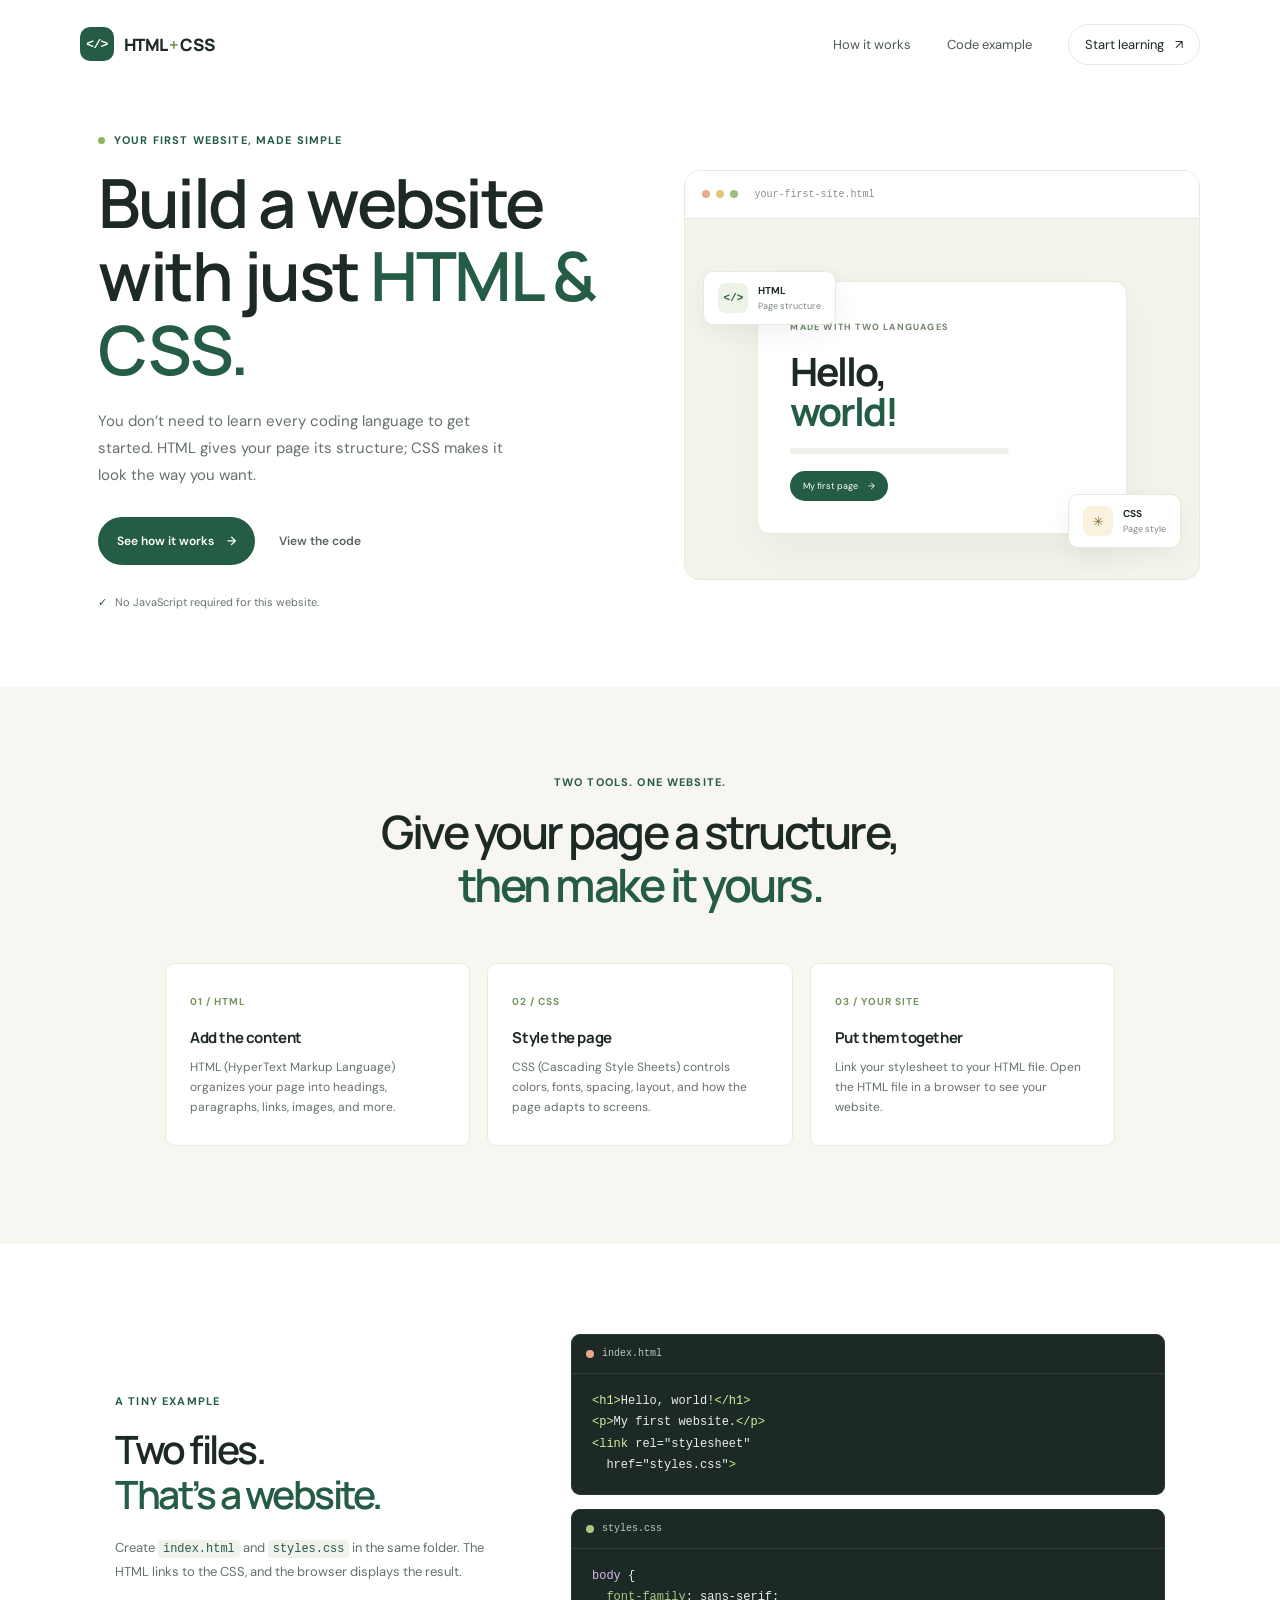
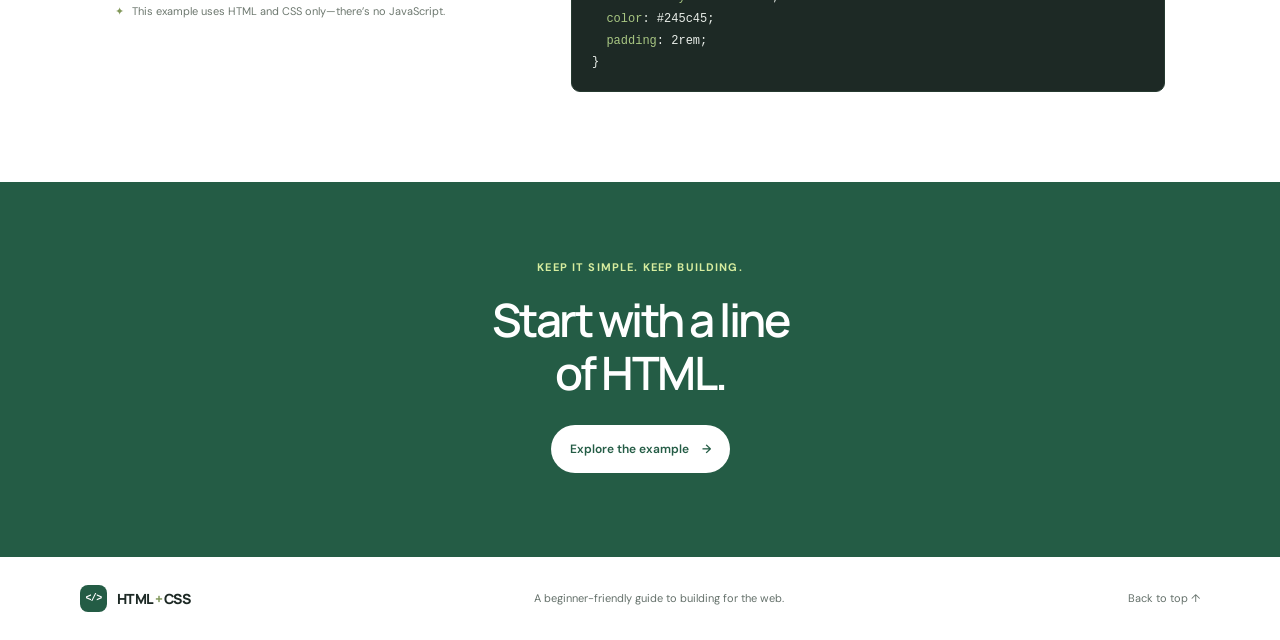
==== Public Pain/index.html @ 83145de9 "Anything" ====
<!doctype html>
<html lang="en">
  <head>
    <meta charset="utf-8">
    <meta name="viewport" content="width=device-width, initial-scale=1">
    <meta
      name="description"
      content="Learn how to build a simple, responsive website using only HTML and CSS."
    >
    <title>HTML + CSS — Your first website</title>
    <link rel="stylesheet" href="styles.css">
  </head>
  <body>
    <header class="site-header">
      <a class="brand" href="#home" aria-label="HTML and CSS home">
        <span class="brand-mark" aria-hidden="true">&lt;/&gt;</span>
        <span>HTML <span class="brand-plus">+</span> CSS</span>
      </a>
      <nav aria-label="Main navigation">
        <a href="#how-it-works">How it works</a>
        <a href="#example">Code example</a>
        <a class="nav-cta" href="#get-started">Start learning <span aria-hidden="true">↗</span></a>
      </nav>
    </header>

    <main>
      <section class="hero" id="home">
        <div class="hero-copy">
          <p class="eyebrow"><span class="eyebrow-dot"></span> Your first website, made simple</p>
          <h1>Build a website<br>with just <span>HTML &amp; CSS.</span></h1>
          <p class="hero-description">
            You don’t need to learn every coding language to get started. HTML
            gives your page its structure; CSS makes it look the way you want.
          </p>
          <div class="hero-actions">
            <a class="button button-dark" href="#how-it-works">See how it works <span aria-hidden="true">→</span></a>
            <a class="text-link" href="#example">View the code</a>
          </div>
          <p class="no-js-note"><span aria-hidden="true">✓</span> No JavaScript required for this website.</p>
        </div>

        <div class="hero-art" aria-label="A visual preview of HTML structure and CSS styling">
          <div class="window-bar">
            <span></span><span></span><span></span>
            <p>your-first-site.html</p>
          </div>
          <div class="preview-content">
            <span class="preview-label">MADE WITH TWO LANGUAGES</span>
            <div class="preview-title">Hello,<br><span>world!</span></div>
            <div class="preview-line"></div>
            <div class="preview-button">My first page <span aria-hidden="true">→</span></div>
          </div>
          <div class="language-card html-card"><span class="language-icon">&lt;/&gt;</span><span><strong>HTML</strong><small>Page structure</small></span></div>
          <div class="language-card css-card"><span class="language-icon">✳</span><span><strong>CSS</strong><small>Page style</small></span></div>
        </div>
      </section>

      <section class="approach" id="how-it-works">
        <div class="section-heading">
          <p class="eyebrow">Two tools. One website.</p>
          <h2>Give your page a structure,<br><span>then make it yours.</span></h2>
        </div>
        <div class="steps">
          <article class="step-card">
            <span class="step-number">01 / HTML</span>
            <h3>Add the content</h3>
            <p>HTML (HyperText Markup Language) organizes your page into headings, paragraphs, links, images, and more.</p>
          </article>
          <article class="step-card">
            <span class="step-number">02 / CSS</span>
            <h3>Style the page</h3>
            <p>CSS (Cascading Style Sheets) controls colors, fonts, spacing, layout, and how the page adapts to screens.</p>
          </article>
          <article class="step-card">
            <span class="step-number">03 / YOUR SITE</span>
            <h3>Put them together</h3>
            <p>Link your stylesheet to your HTML file. Open the HTML file in a browser to see your website.</p>
          </article>
        </div>
      </section>

      <section class="code-example" id="example">
        <div class="code-copy">
          <p class="eyebrow">A tiny example</p>
          <h2>Two files.<br><span>That’s a website.</span></h2>
          <p>Create <code>index.html</code> and <code>styles.css</code> in the same folder. The HTML links to the CSS, and the browser displays the result.</p>
          <p class="code-note"><span aria-hidden="true">✦</span> This example uses HTML and CSS only—there’s no JavaScript.</p>
        </div>
        <div class="code-samples">
          <div class="code-window">
            <div class="code-window-bar"><span class="file-dot html-dot"></span> index.html</div>
            <pre><code><span class="code-tag">&lt;h1&gt;</span>Hello, world!<span class="code-tag">&lt;/h1&gt;</span>
<span class="code-tag">&lt;p&gt;</span>My first website.<span class="code-tag">&lt;/p&gt;</span>
<span class="code-tag">&lt;link</span> rel="stylesheet"
  href="styles.css"<span class="code-tag">&gt;</span></code></pre>
          </div>
          <div class="code-window">
            <div class="code-window-bar"><span class="file-dot css-dot"></span> styles.css</div>
            <pre><code><span class="code-selector">body</span> {
  <span class="code-property">font-family</span>: sans-serif;
  <span class="code-property">color</span>: #245c45;
  <span class="code-property">padding</span>: 2rem;
}</code></pre>
          </div>
        </div>
      </section>

      <section class="closing" id="get-started">
        <p class="eyebrow">Keep it simple. Keep building.</p>
        <h2>Start with a line<br>of HTML.</h2>
        <a class="button button-light" href="#example">Explore the example <span aria-hidden="true">→</span></a>
      </section>
    </main>

    <footer class="site-footer">
      <a class="brand" href="#home">
        <span class="brand-mark" aria-hidden="true">&lt;/&gt;</span>
        <span>HTML <span class="brand-plus">+</span> CSS</span>
      </a>
      <p>A beginner-friendly guide to building for the web.</p>
      <a href="#home">Back to top ↑</a>
    </footer>
  </body>
</html>
---- Public Pain/styles.css ----
@import url("https://fonts.googleapis.com/css2?family=DM+Sans:wght@400;500;600;700&family=Manrope:wght@400;500;600;700;800&display=swap");

:root {
  color-scheme: light;
  --ink: #1d2925;
  --muted: #65716b;
  --green: #245c45;
  --lime: #d7ed9f;
  --cream: #f7f6f0;
  --line: #e8e9df;
  font-family: "DM Sans", sans-serif;
  font-synthesis: none;
  text-rendering: optimizeLegibility;
}

* {
  box-sizing: border-box;
}

html {
  scroll-behavior: smooth;
}

body {
  margin: 0;
  color: var(--ink);
  background: #fff;
}

a {
  color: inherit;
  text-decoration: none;
}

.site-header,
.site-footer {
  width: min(1120px, calc(100% - 64px));
  margin: 0 auto;
  display: flex;
  align-items: center;
  justify-content: space-between;
}

.site-header {
  height: 88px;
}

.brand {
  display: inline-flex;
  align-items: center;
  gap: 10px;
  font-family: "Manrope", sans-serif;
  font-size: 17px;
  font-weight: 800;
  letter-spacing: -0.7px;
}

.brand-mark {
  width: 34px;
  height: 34px;
  display: grid;
  place-items: center;
  border-radius: 10px;
  color: #fff;
  background: var(--green);
  font-family: monospace;
  font-size: 13px;
}

.brand-plus {
  color: #82985b;
}

nav {
  display: flex;
  align-items: center;
  gap: 36px;
  color: #4d5852;
  font-size: 13px;
}

nav a,
.text-link,
.site-footer > a:last-child {
  transition: color 160ms ease;
}

nav a:hover,
.text-link:hover,
.site-footer > a:last-child:hover {
  color: var(--green);
}

.nav-cta {
  padding: 11px 16px;
  border: 1px solid var(--line);
  border-radius: 999px;
  color: var(--ink);
}

.nav-cta span {
  margin-left: 8px;
}

.hero {
  width: min(1120px, calc(100% - 64px));
  min-height: 570px;
  margin: 0 auto;
  display: grid;
  grid-template-columns: 1fr 0.94fr;
  align-items: center;
  gap: 56px;
  padding: 45px 0 70px;
}

.hero-copy {
  padding: 0 0 8px 18px;
}

.eyebrow {
  margin: 0 0 19px;
  color: var(--green);
  font-size: 11px;
  font-weight: 700;
  letter-spacing: 1.15px;
  text-transform: uppercase;
}

.hero .eyebrow {
  display: flex;
  align-items: center;
  gap: 9px;
}

.eyebrow-dot {
  width: 7px;
  height: 7px;
  border-radius: 50%;
  background: #8db456;
}

h1,
h2,
h3,
p {
  margin-top: 0;
}

h1,
h2 {
  font-family: "Manrope", sans-serif;
  letter-spacing: -2.5px;
}

h1 {
  margin-bottom: 22px;
  font-size: clamp(46px, 5.3vw, 68px);
  font-weight: 600;
  line-height: 1.08;
}

h1 span,
.section-heading h2 span,
.code-copy h2 span {
  color: var(--green);
}

.hero-description {
  max-width: 430px;
  margin-bottom: 28px;
  color: var(--muted);
  font-size: 15px;
  line-height: 1.8;
}

.hero-actions {
  display: flex;
  align-items: center;
  gap: 24px;
}

.button {
  min-height: 48px;
  padding: 0 19px;
  display: inline-flex;
  align-items: center;
  justify-content: center;
  gap: 13px;
  border-radius: 999px;
  font-size: 12px;
  font-weight: 600;
  transition: transform 160ms ease, background 160ms ease;
}

.button:hover {
  transform: translateY(-2px);
}

.button-dark {
  color: #fff;
  background: var(--green);
}

.button-dark:hover {
  background: #194b36;
}

.text-link {
  color: #59645d;
  font-size: 12px;
  font-weight: 600;
}

.no-js-note {
  margin: 30px 0 0;
  color: #68756c;
  font-size: 11px;
}

.no-js-note span {
  margin-right: 5px;
  color: var(--green);
  font-weight: 700;
}

.hero-art {
  position: relative;
  min-height: 410px;
  overflow: hidden;
  border: 1px solid #e6eadf;
  border-radius: 16px;
  background: #f3f5ec;
}

.window-bar {
  height: 48px;
  padding: 0 17px;
  display: flex;
  align-items: center;
  gap: 6px;
  border-bottom: 1px solid #e6eadf;
  background: #fff;
}

.window-bar > span {
  width: 8px;
  height: 8px;
  border-radius: 50%;
  background: #e9a98c;
}

.window-bar > span:nth-child(2) {
  background: #e3c66f;
}

.window-bar > span:nth-child(3) {
  background: #9cbe80;
}

.window-bar p {
  margin: 0 0 0 10px;
  color: #859087;
  font-family: monospace;
  font-size: 10px;
}

.preview-content {
  width: 72%;
  margin: 62px auto 0;
  padding: 32px;
  border: 1px solid #e6eadf;
  border-radius: 12px;
  background: #fff;
  box-shadow: 0 18px 45px #2843330d;
}

.preview-label {
  color: #72836d;
  font-size: 9px;
  font-weight: 700;
  letter-spacing: 1.2px;
}

.preview-title {
  margin-top: 16px;
  font-family: "Manrope", sans-serif;
  font-size: 39px;
  font-weight: 700;
  letter-spacing: -2px;
  line-height: 1.03;
}

.preview-title span {
  color: var(--green);
}

.preview-line {
  width: 72%;
  height: 6px;
  margin: 17px 0;
  border-radius: 6px;
  background: #edf0e9;
}

.preview-button {
  width: max-content;
  padding: 9px 13px;
  border-radius: 999px;
  color: #fff;
  background: var(--green);
  font-size: 9px;
}

.preview-button span {
  margin-left: 8px;
}

.language-card {
  position: absolute;
  display: flex;
  align-items: center;
  gap: 10px;
  padding: 11px 14px;
  border: 1px solid #e7e9e1;
  border-radius: 10px;
  background: #fff;
  box-shadow: 0 8px 22px #28433312;
}

.html-card {
  top: 100px;
  left: 18px;
}

.css-card {
  right: 18px;
  bottom: 31px;
}

.language-icon {
  width: 30px;
  height: 30px;
  display: grid;
  place-items: center;
  border-radius: 8px;
  color: var(--green);
  background: #edf3e6;
  font-family: monospace;
  font-size: 11px;
  font-weight: 700;
}

.css-card .language-icon {
  color: #886b29;
  background: #f8f2de;
  font-size: 17px;
}

.language-card strong,
.language-card small {
  display: block;
}

.language-card strong {
  font-size: 10px;
}

.language-card small {
  margin-top: 3px;
  color: #7d877f;
  font-size: 9px;
}

.approach {
  padding: 88px 32px 98px;
  background: var(--cream);
}

.section-heading {
  text-align: center;
}

.section-heading .eyebrow {
  margin-bottom: 16px;
}

.section-heading h2,
.code-copy h2,
.closing h2 {
  margin-bottom: 0;
  font-size: clamp(32px, 4vw, 46px);
  font-weight: 600;
  line-height: 1.16;
}

.steps {
  width: min(100%, 950px);
  margin: 51px auto 0;
  display: grid;
  grid-template-columns: repeat(3, 1fr);
  gap: 17px;
}

.step-card {
  min-height: 183px;
  padding: 25px 24px;
  border: 1px solid #e8e9df;
  border-radius: 9px;
  background: #fff;
}

.step-number {
  display: inline-block;
  margin-bottom: 19px;
  color: #75945c;
  font-size: 10px;
  font-weight: 700;
  letter-spacing: 1px;
}

.step-card h3 {
  margin-bottom: 9px;
  font-family: "Manrope", sans-serif;
  font-size: 15px;
  letter-spacing: -0.4px;
}

.step-card p {
  margin-bottom: 0;
  color: var(--muted);
  font-size: 12px;
  line-height: 1.7;
}

.code-example {
  width: min(100% - 64px, 1050px);
  margin: 0 auto;
  padding: 90px 0;
  display: grid;
  grid-template-columns: 0.8fr 1.2fr;
  align-items: center;
  gap: 60px;
}

.code-copy h2 {
  margin-bottom: 18px;
  font-size: 39px;
}

.code-copy > p:not(.eyebrow, .code-note) {
  margin-bottom: 18px;
  color: var(--muted);
  font-size: 13px;
  line-height: 1.8;
}

.code-copy code {
  padding: 2px 5px;
  border-radius: 4px;
  color: var(--green);
  background: #f0f3eb;
  font-family: monospace;
  font-size: 0.92em;
}

.code-note {
  color: #6d786f;
  font-size: 11px;
  line-height: 1.7;
}

.code-note span {
  margin-right: 5px;
  color: #82985b;
}

.code-samples {
  display: grid;
  gap: 14px;
}

.code-window {
  overflow: hidden;
  border: 1px solid #263a30;
  border-radius: 9px;
  color: #e9eee9;
  background: #1d2925;
}

.code-window-bar {
  height: 39px;
  padding: 0 14px;
  display: flex;
  align-items: center;
  gap: 8px;
  border-bottom: 1px solid #ffffff17;
  color: #bec9c0;
  font-family: monospace;
  font-size: 10px;
}

.file-dot {
  width: 8px;
  height: 8px;
  border-radius: 50%;
}

.html-dot {
  background: #e9a98c;
}

.css-dot {
  background: #a9c783;
}

.code-window pre {
  margin: 0;
  padding: 17px 20px;
  overflow-x: auto;
  font-size: 12px;
  line-height: 1.8;
}

.code-window code {
  font-family: "SFMono-Regular", Consolas, monospace;
}

.code-tag {
  color: #d7ed9f;
}

.code-selector {
  color: #d5b8f1;
}

.code-property {
  color: #a9c783;
}

.closing {
  padding: 78px 24px 84px;
  text-align: center;
  background: var(--green);
}

.closing .eyebrow {
  color: var(--lime);
}

.closing h2 {
  margin-bottom: 25px;
  color: white;
}

.button-light {
  color: var(--green);
  background: white;
}

.button-light:hover {
  background: var(--lime);
}

.site-footer {
  min-height: 83px;
  color: var(--muted);
  font-size: 11px;
}

.site-footer .brand {
  color: var(--ink);
  font-size: 14px;
}

.site-footer .brand-mark {
  width: 27px;
  height: 27px;
  border-radius: 8px;
  font-size: 10px;
}

.site-footer p {
  margin: 0;
}

@media (max-width: 760px) {
  .site-header,
  .site-footer,
  .hero {
    width: min(100% - 40px, 560px);
  }

  .site-header {
    height: 72px;
  }

  nav {
    gap: 17px;
    font-size: 11px;
  }

  nav a:first-child {
    display: none;
  }

  .nav-cta {
    padding: 9px 12px;
  }

  .hero {
    grid-template-columns: 1fr;
    gap: 40px;
    padding: 55px 0 60px;
  }

  .hero-copy {
    padding: 0;
  }

  .hero-art {
    width: min(100%, 500px);
    min-height: 390px;
    margin: 0 auto;
  }

  .approach {
    padding: 70px 20px;
  }

  .steps {
    max-width: 460px;
    grid-template-columns: 1fr;
    gap: 11px;
    margin-top: 35px;
  }

  .step-card {
    min-height: auto;
    padding: 21px;
  }

  .step-number {
    margin-bottom: 12px;
  }

  .code-example {
    width: min(100% - 40px, 560px);
    padding: 65px 0;
    grid-template-columns: 1fr;
    gap: 30px;
  }

  .code-copy h2 {
    font-size: 34px;
  }
}

@media (max-width: 460px) {
  .site-header,
  .site-footer,
  .hero {
    width: calc(100% - 36px);
  }

  nav {
    gap: 12px;
  }

  nav a:nth-child(2) {
    display: none;
  }

  h1 {
    font-size: 45px;
  }

  .hero-actions {
    align-items: flex-start;
    flex-direction: column;
    gap: 17px;
  }

  .hero-art {
    min-height: 350px;
  }

  .preview-content {
    width: 76%;
    margin-top: 56px;
    padding: 25px;
  }

  .preview-title {
    font-size: 34px;
  }

  .html-card {
    top: 87px;
    left: 10px;
    padding: 8px;
  }

  .css-card {
    right: 10px;
    bottom: 20px;
    padding: 8px;
  }

  .language-card small {
    font-size: 8px;
  }

  .site-footer {
    min-height: 72px;
  }

  .site-footer p {
    display: none;
  }
}

@media (prefers-reduced-motion: reduce) {
  html {
    scroll-behavior: auto;
  }

  *,
  *::before,
  *::after {
    transition-duration: 0.01ms !important;
  }
}
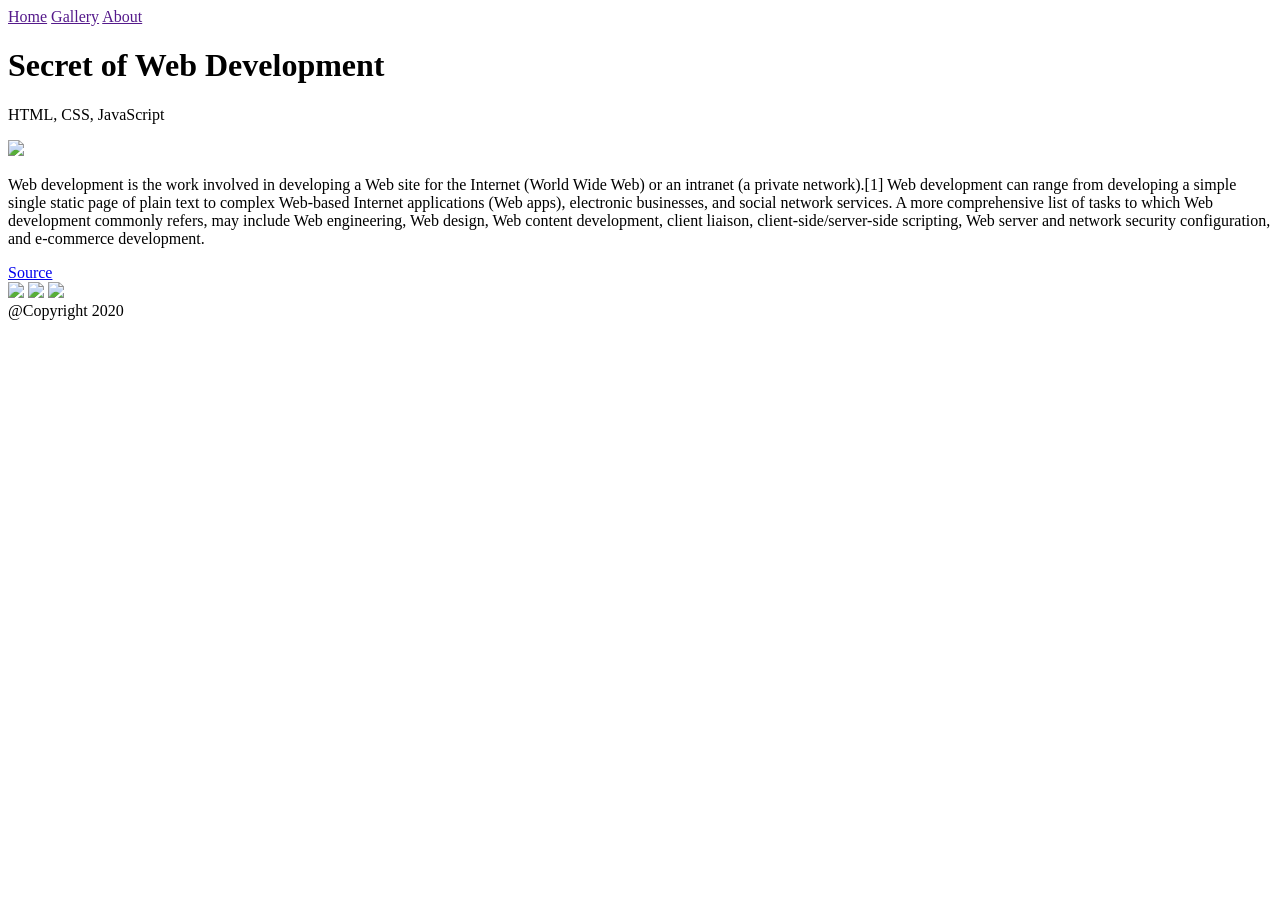
==== commit 1d00577f: "Anything" ====
--- a/Public Pain/index.html
+++ b/Public Pain/index.html
@@ -1,124 +1,62 @@
-<!doctype html>
-<html lang="en">
+<!DOCTYPE html>
+<html>
   <head>
-    <meta charset="utf-8">
-    <meta name="viewport" content="width=device-width, initial-scale=1">
-    <meta
-      name="description"
-      content="Learn how to build a simple, responsive website using only HTML and CSS."
-    >
-    <title>HTML + CSS — Your first website</title>
-    <link rel="stylesheet" href="styles.css">
+    <title>WD Lesson 2.8A Practical</title>
+    <link href="style.css" rel="stylesheet" type="text/css" />
   </head>
   <body>
-    <header class="site-header">
-      <a class="brand" href="#home" aria-label="HTML and CSS home">
-        <span class="brand-mark" aria-hidden="true">&lt;/&gt;</span>
-        <span>HTML <span class="brand-plus">+</span> CSS</span>
-      </a>
-      <nav aria-label="Main navigation">
-        <a href="#how-it-works">How it works</a>
-        <a href="#example">Code example</a>
-        <a class="nav-cta" href="#get-started">Start learning <span aria-hidden="true">↗</span></a>
-      </nav>
-    </header>
-
-    <main>
-      <section class="hero" id="home">
-        <div class="hero-copy">
-          <p class="eyebrow"><span class="eyebrow-dot"></span> Your first website, made simple</p>
-          <h1>Build a website<br>with just <span>HTML &amp; CSS.</span></h1>
-          <p class="hero-description">
-            You don’t need to learn every coding language to get started. HTML
-            gives your page its structure; CSS makes it look the way you want.
-          </p>
-          <div class="hero-actions">
-            <a class="button button-dark" href="#how-it-works">See how it works <span aria-hidden="true">→</span></a>
-            <a class="text-link" href="#example">View the code</a>
-          </div>
-          <p class="no-js-note"><span aria-hidden="true">✓</span> No JavaScript required for this website.</p>
-        </div>
-
-        <div class="hero-art" aria-label="A visual preview of HTML structure and CSS styling">
-          <div class="window-bar">
-            <span></span><span></span><span></span>
-            <p>your-first-site.html</p>
-          </div>
-          <div class="preview-content">
-            <span class="preview-label">MADE WITH TWO LANGUAGES</span>
-            <div class="preview-title">Hello,<br><span>world!</span></div>
-            <div class="preview-line"></div>
-            <div class="preview-button">My first page <span aria-hidden="true">→</span></div>
-          </div>
-          <div class="language-card html-card"><span class="language-icon">&lt;/&gt;</span><span><strong>HTML</strong><small>Page structure</small></span></div>
-          <div class="language-card css-card"><span class="language-icon">✳</span><span><strong>CSS</strong><small>Page style</small></span></div>
-        </div>
-      </section>
-
-      <section class="approach" id="how-it-works">
-        <div class="section-heading">
-          <p class="eyebrow">Two tools. One website.</p>
-          <h2>Give your page a structure,<br><span>then make it yours.</span></h2>
-        </div>
-        <div class="steps">
-          <article class="step-card">
-            <span class="step-number">01 / HTML</span>
-            <h3>Add the content</h3>
-            <p>HTML (HyperText Markup Language) organizes your page into headings, paragraphs, links, images, and more.</p>
-          </article>
-          <article class="step-card">
-            <span class="step-number">02 / CSS</span>
-            <h3>Style the page</h3>
-            <p>CSS (Cascading Style Sheets) controls colors, fonts, spacing, layout, and how the page adapts to screens.</p>
-          </article>
-          <article class="step-card">
-            <span class="step-number">03 / YOUR SITE</span>
-            <h3>Put them together</h3>
-            <p>Link your stylesheet to your HTML file. Open the HTML file in a browser to see your website.</p>
-          </article>
-        </div>
-      </section>
-
-      <section class="code-example" id="example">
-        <div class="code-copy">
-          <p class="eyebrow">A tiny example</p>
-          <h2>Two files.<br><span>That’s a website.</span></h2>
-          <p>Create <code>index.html</code> and <code>styles.css</code> in the same folder. The HTML links to the CSS, and the browser displays the result.</p>
-          <p class="code-note"><span aria-hidden="true">✦</span> This example uses HTML and CSS only—there’s no JavaScript.</p>
-        </div>
-        <div class="code-samples">
-          <div class="code-window">
-            <div class="code-window-bar"><span class="file-dot html-dot"></span> index.html</div>
-            <pre><code><span class="code-tag">&lt;h1&gt;</span>Hello, world!<span class="code-tag">&lt;/h1&gt;</span>
-<span class="code-tag">&lt;p&gt;</span>My first website.<span class="code-tag">&lt;/p&gt;</span>
-<span class="code-tag">&lt;link</span> rel="stylesheet"
-  href="styles.css"<span class="code-tag">&gt;</span></code></pre>
-          </div>
-          <div class="code-window">
-            <div class="code-window-bar"><span class="file-dot css-dot"></span> styles.css</div>
-            <pre><code><span class="code-selector">body</span> {
-  <span class="code-property">font-family</span>: sans-serif;
-  <span class="code-property">color</span>: #245c45;
-  <span class="code-property">padding</span>: 2rem;
-}</code></pre>
-          </div>
-        </div>
-      </section>
-
-      <section class="closing" id="get-started">
-        <p class="eyebrow">Keep it simple. Keep building.</p>
-        <h2>Start with a line<br>of HTML.</h2>
-        <a class="button button-light" href="#example">Explore the example <span aria-hidden="true">→</span></a>
-      </section>
-    </main>
-
-    <footer class="site-footer">
-      <a class="brand" href="#home">
-        <span class="brand-mark" aria-hidden="true">&lt;/&gt;</span>
-        <span>HTML <span class="brand-plus">+</span> CSS</span>
-      </a>
-      <p>A beginner-friendly guide to building for the web.</p>
-      <a href="#home">Back to top ↑</a>
-    </footer>
+    <script src="script.js"></script>
+    <nav class="container">
+      <a href="">Home</a>
+      <a href="">Gallery</a>
+      <a href="">About</a>
+    </nav>
+    <div id="banner" class="container column center">
+      <h1>Secret of Web Development</h1>
+      <p>HTML, CSS, JavaScript</p>
+    </div>
+    <div id="main" class="container">
+      <div id="body" class="container column">
+        <img src="webicons.png" width="300px" style="margin:0 auto">
+        <p>Web development is the work involved in developing a Web site for the Internet (World Wide Web) or an intranet (a private network).[1] Web development can range from developing a simple single static page of plain text to complex Web-based Internet applications (Web apps), electronic businesses, and social network services. A more comprehensive list of tasks to which Web development commonly refers, may include Web engineering, Web design, Web content development, client liaison, client-side/server-side scripting, Web server and network security configuration, and e-commerce development.</p>
+        <a href="https://en.wikipedia.org/wiki/Web_development">Source</a>
+      </div>
+      <div id="links" class="container column">
+        <img src="webicons1.png" width="100px">
+        <img src="webicons2.png" width="100px">
+        <img src="webicons3.png" width="100px">
+      </div>
+    </div>
+    <div id="footer" class="container">
+      @Copyright 2020
+    </div>
   </body>
 </html>
+
+
+
+
+
+
+
+
+
+
+
+
+
+
+
+
+
+
+
+
+
+
+
+
+
+
+ </body>
+</html>
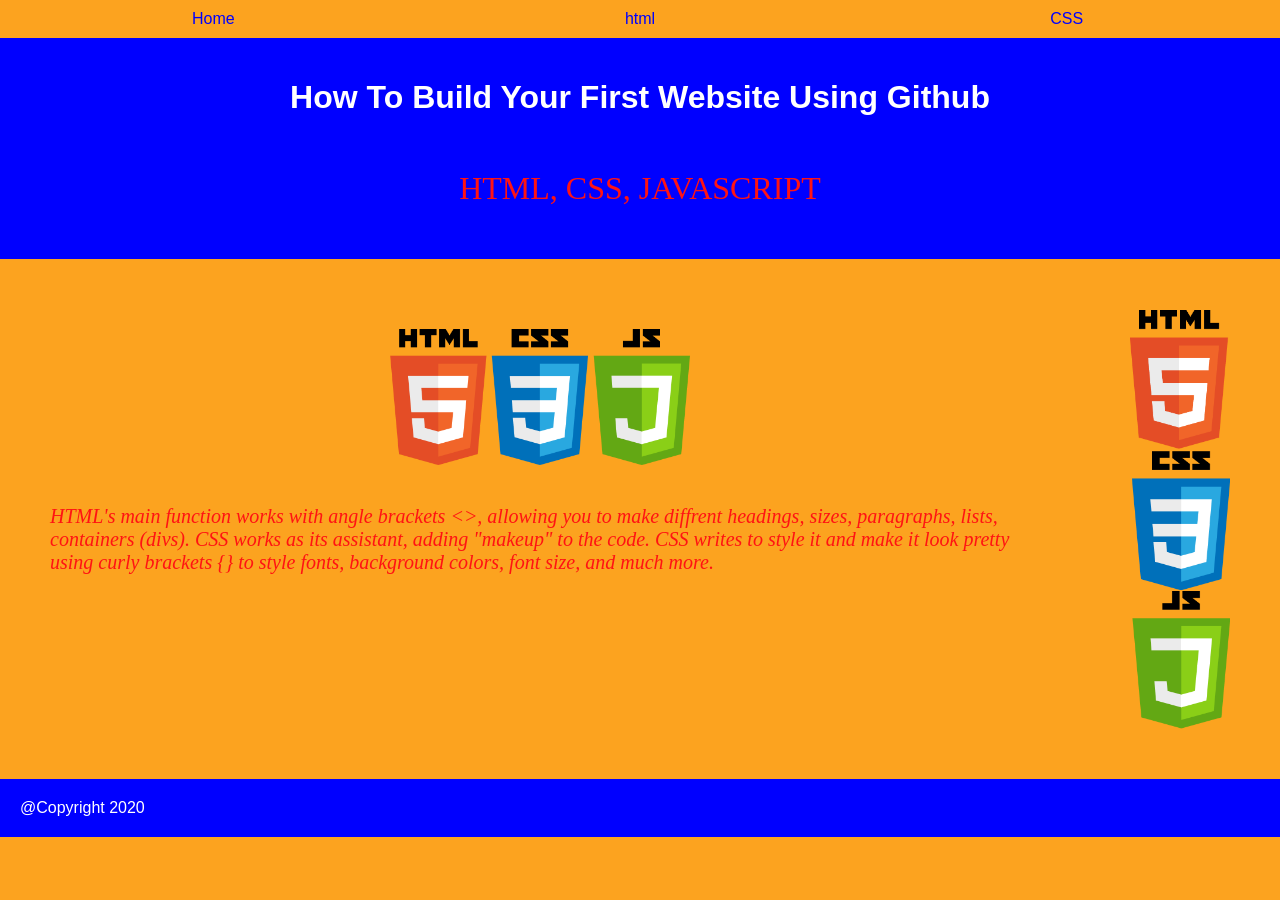
==== commit 3a55369e: "Anything" ====
--- a/Public Pain/index.html
+++ b/Public Pain/index.html
@@ -8,18 +8,19 @@
     <script src="script.js"></script>
     <nav class="container">
       <a href="">Home</a>
-      <a href="">Gallery</a>
-      <a href="">About</a>
+      <a href="html.html">html</a>
+      <a href="">CSS</a>
     </nav>
     <div id="banner" class="container column center">
-      <h1>Secret of Web Development</h1>
-      <p>HTML, CSS, JavaScript</p>
+      <h1>How To Build Your First Website Using Github</h1>
+      <p>HTML, CSS,  JAVASCRIPT</p>
     </div>
     <div id="main" class="container">
       <div id="body" class="container column">
         <img src="webicons.png" width="300px" style="margin:0 auto">
-        <p>Web development is the work involved in developing a Web site for the Internet (World Wide Web) or an intranet (a private network).[1] Web development can range from developing a simple single static page of plain text to complex Web-based Internet applications (Web apps), electronic businesses, and social network services. A more comprehensive list of tasks to which Web development commonly refers, may include Web engineering, Web design, Web content development, client liaison, client-side/server-side scripting, Web server and network security configuration, and e-commerce development.</p>
-        <a href="https://en.wikipedia.org/wiki/Web_development">Source</a>
+        <p id="font">
+          HTML's main function works with angle brackets <>, allowing you to make diffrent headings, sizes, paragraphs, lists, containers (divs). CSS works as its assistant, adding "makeup" to the code. CSS writes to style it and make it look pretty using curly brackets {} to style fonts, background colors, font size, and much more.
+        </p>
       </div>
       <div id="links" class="container column">
         <img src="webicons1.png" width="100px">
--- a/Public Pain/style.css
+++ b/Public Pain/style.css
@@ -0,0 +1,100 @@
+html, body{
+  height:100%;
+  font-family:Arial;
+  margin:0 auto;
+}
+a{
+  text-decoration:none;
+  color:blue;
+}
+
+.container {
+  display: flex;
+}
+
+.column {
+  flex-direction: column;
+}
+.center {
+  align-items: center;
+  justify-content: center;
+}
+nav a{
+  flex: 1;
+  text-align:center;
+  padding:10px;
+  transition:0.5s
+}
+nav a:hover{
+    background-color:blue;
+    color:white;
+    transition:0.5s;
+}
+#banner{
+  background-color:blue;
+  color:white;
+  padding:20px;
+}
+#body{
+  padding:50px;
+}
+#links{
+  padding:50px;
+}
+#footer{
+  background-color:blue;
+  color:white;
+  padding:20px;
+}
+
+#font{
+  font-size:20px;
+  font-style: italic;
+}
+
+
+
+
+#TEXT{
+   display: flex;
+   align-items: center;
+   justify-contents: center;
+   flex-direction: column;
+   font-family: 'Franklin Gothic Medium';
+   color:rgb(30, 27, 26)
+  
+}
+
+
+body{
+   background-color: rgb(252, 163, 31);
+}
+
+
+#IMG{
+   display: flex;
+   flex: 1;
+   align-items: center;
+   justify-content: center;
+}
+
+
+#INFO{
+   display: flex;
+   font-size:xx-large;
+   font-family: 'Franklin Gothic Medium';
+   color:rgb(244, 49, 24)
+  
+}
+
+
+p{
+   display: flex;
+   font-size:xx-large;
+   font-family: 'Franklin Gothic Medium';
+   color:rgb(255, 19, 19)
+}
+
+
+
+
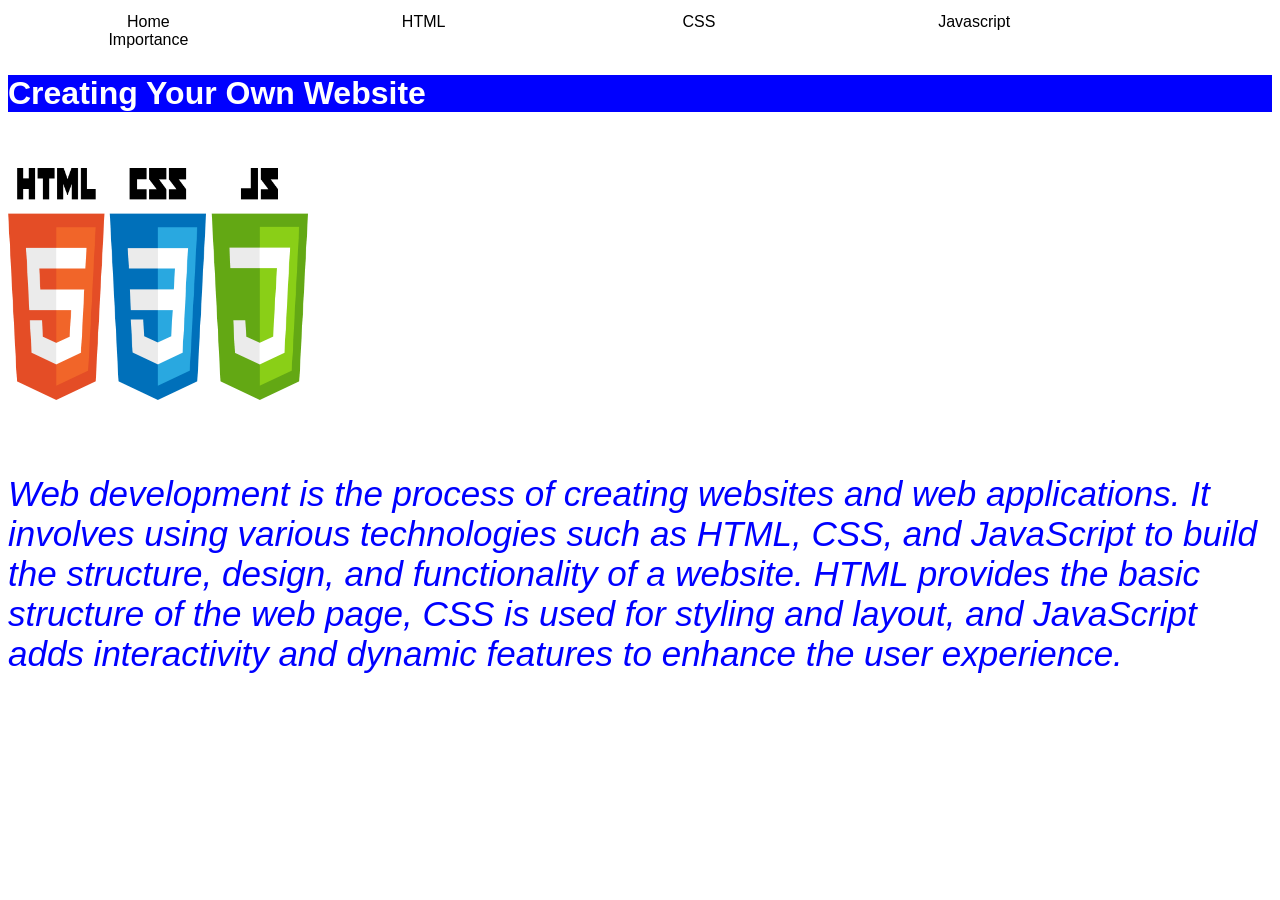
==== commit 1a460ce5: "Anything" ====
--- a/Public Pain/index.html
+++ b/Public Pain/index.html
@@ -1,63 +1,33 @@
 <!DOCTYPE html>
 <html>
   <head>
-    <title>WD Lesson 2.8A Practical</title>
+    <title>Creating Your Own Webiste</title>
     <link href="style.css" rel="stylesheet" type="text/css" />
+    <script src="script.js"></script>
+    <style>
+
+      body {
+        background-color: #ffffff;
+      }                 
+    </style>
   </head>
   <body>
-    <script src="script.js"></script>
-    <nav class="container">
-      <a href="">Home</a>
-      <a href="html.html">html</a>
-      <a href="">CSS</a>
+    <nav>
+      <a href="index.html">Home</a>
+      <a href="html.html">HTML</a>
+      <a href="css.html">CSS</a>
+      <a href="js.html">Javascript</a>
+      <a href="importance.html">Importance</a>
     </nav>
-    <div id="banner" class="container column center">
-      <h1>How To Build Your First Website Using Github</h1>
-      <p>HTML, CSS,  JAVASCRIPT</p>
+    <div class="banner">
+      <h1>Creating Your Own Website</h1>
     </div>
-    <div id="main" class="container">
-      <div id="body" class="container column">
-        <img src="webicons.png" width="300px" style="margin:0 auto">
-        <p id="font">
-          HTML's main function works with angle brackets <>, allowing you to make diffrent headings, sizes, paragraphs, lists, containers (divs). CSS works as its assistant, adding "makeup" to the code. CSS writes to style it and make it look pretty using curly brackets {} to style fonts, background colors, font size, and much more.
-        </p>
-      </div>
-      <div id="links" class="container column">
-        <img src="webicons1.png" width="100px">
-        <img src="webicons2.png" width="100px">
-        <img src="webicons3.png" width="100px">
-      </div>
+    <div class="main">
+       <img src="webicons.png" style="width: 300px; height: 300px;">
+      <p class="paragraphone">
+       Web development is the process of creating websites and web applications. It involves using various technologies such as HTML, CSS, and JavaScript to build the structure, design, and functionality of a website. HTML provides the basic structure of the web page, CSS is used for styling and layout, and JavaScript adds interactivity and dynamic features to enhance the user experience.
+      </p>
     </div>
-    <div id="footer" class="container">
-      @Copyright 2020
-    </div>
+
   </body>
-</html>
-
-
-
-
-
-
-
-
-
-
-
-
-
-
-
-
-
-
-
-
-
-
-
-
-
-
- </body>
-</html>
+</html>
--- a/Public Pain/style.css
+++ b/Public Pain/style.css
@@ -1,100 +1,35 @@
-html, body{
-  height:100%;
-  font-family:Arial;
-  margin:0 auto;
+nav{
+  padding:5px
 }
-a{
-  text-decoration:none;
-  color:blue;
+nav a{
+  color:black;
+  margin:0 10px 0 10px;
+  display:inline-block;
+  width:20%;
+  text-align:center;
 }
 
-.container {
-  display: flex;
+* {
+  font-family: Arial, sans-serif;
+} 
+nav a {
+  text-decoration: none;
 }
-
-.column {
-  flex-direction: column;
+nav a:hover {
+  border-bottom: 2px solid black;
 }
-.center {
-  align-items: center;
-  justify-content: center;
+.banner {
+  background-color: blue;
+  color: white;
 }
-nav a{
-  flex: 1;
-  text-align:center;
-  padding:10px;
-  transition:0.5s
+.main {
+  font-size: 18px;
+  color: blue;
 }
-nav a:hover{
-    background-color:blue;
-    color:white;
-    transition:0.5s;
+#flex {
+  justify-content: flex;
 }
-#banner{
-  background-color:blue;
-  color:white;
-  padding:20px;
-}
-#body{
-  padding:50px;
-}
-#links{
-  padding:50px;
-}
-#footer{
-  background-color:blue;
-  color:white;
-  padding:20px;
-}
-
-#font{
-  font-size:20px;
+.paragraphone {
+  font-size: 35px;
   font-style: italic;
-}
-
-
-
-
-#TEXT{
-   display: flex;
-   align-items: center;
-   justify-contents: center;
-   flex-direction: column;
-   font-family: 'Franklin Gothic Medium';
-   color:rgb(30, 27, 26)
-  
-}
-
-
-body{
-   background-color: rgb(252, 163, 31);
-}
-
-
-#IMG{
-   display: flex;
-   flex: 1;
-   align-items: center;
-   justify-content: center;
-}
-
-
-#INFO{
-   display: flex;
-   font-size:xx-large;
-   font-family: 'Franklin Gothic Medium';
-   color:rgb(244, 49, 24)
-  
-}
-
-
-p{
-   display: flex;
-   font-size:xx-large;
-   font-family: 'Franklin Gothic Medium';
-   color:rgb(255, 19, 19)
-}
-
-
-
-
+}
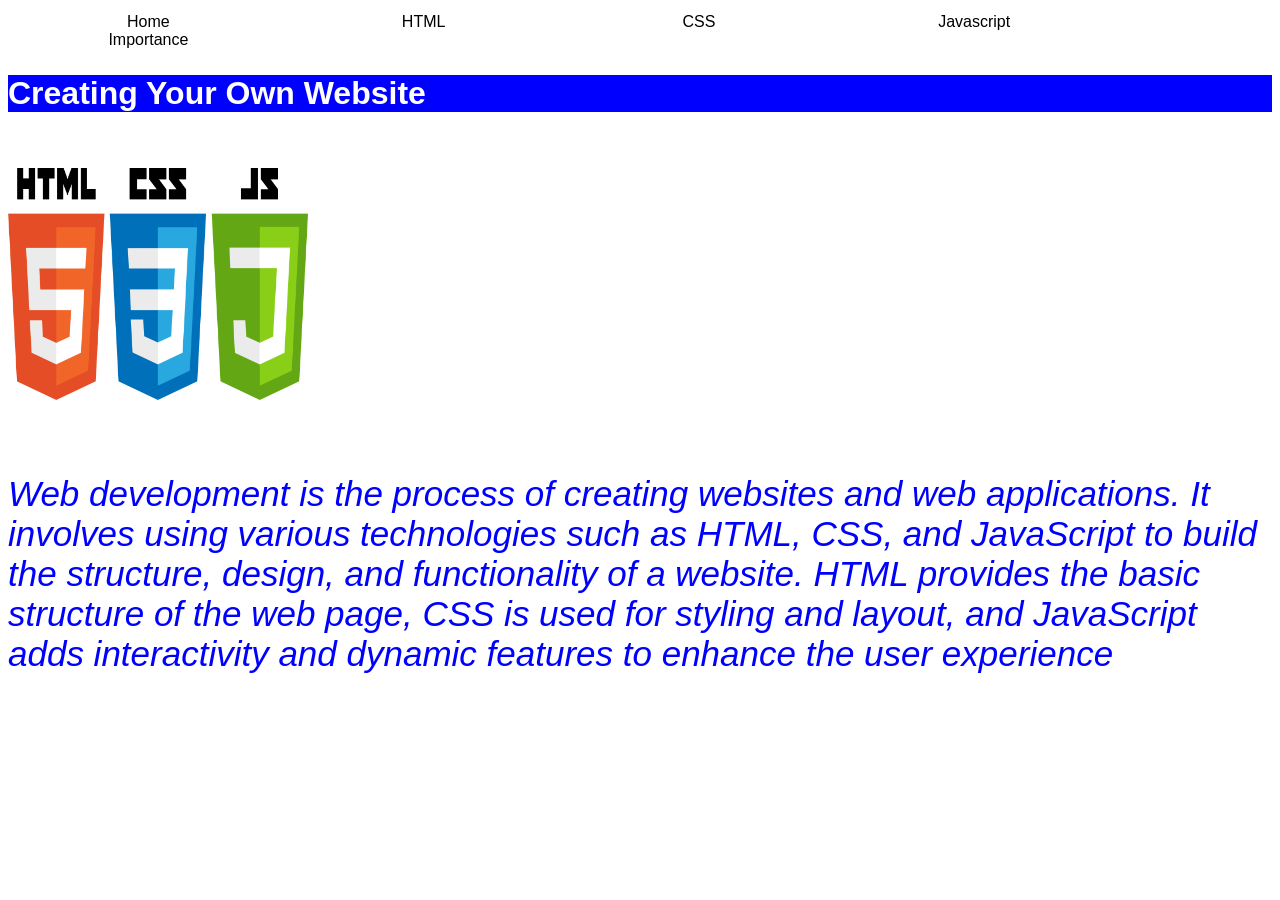
==== commit 971d6548: "Anything" ====
--- a/Public Pain/index.html
+++ b/Public Pain/index.html
@@ -25,7 +25,7 @@
     <div class="main">
        <img src="webicons.png" style="width: 300px; height: 300px;">
       <p class="paragraphone">
-       Web development is the process of creating websites and web applications. It involves using various technologies such as HTML, CSS, and JavaScript to build the structure, design, and functionality of a website. HTML provides the basic structure of the web page, CSS is used for styling and layout, and JavaScript adds interactivity and dynamic features to enhance the user experience.
+       Web development is the process of creating websites and web applications. It involves using various technologies such as HTML, CSS, and JavaScript to build the structure, design, and functionality of a website. HTML provides the basic structure of the web page, CSS is used for styling and layout, and JavaScript adds interactivity and dynamic features to enhance the user experience
       </p>
     </div>
 
